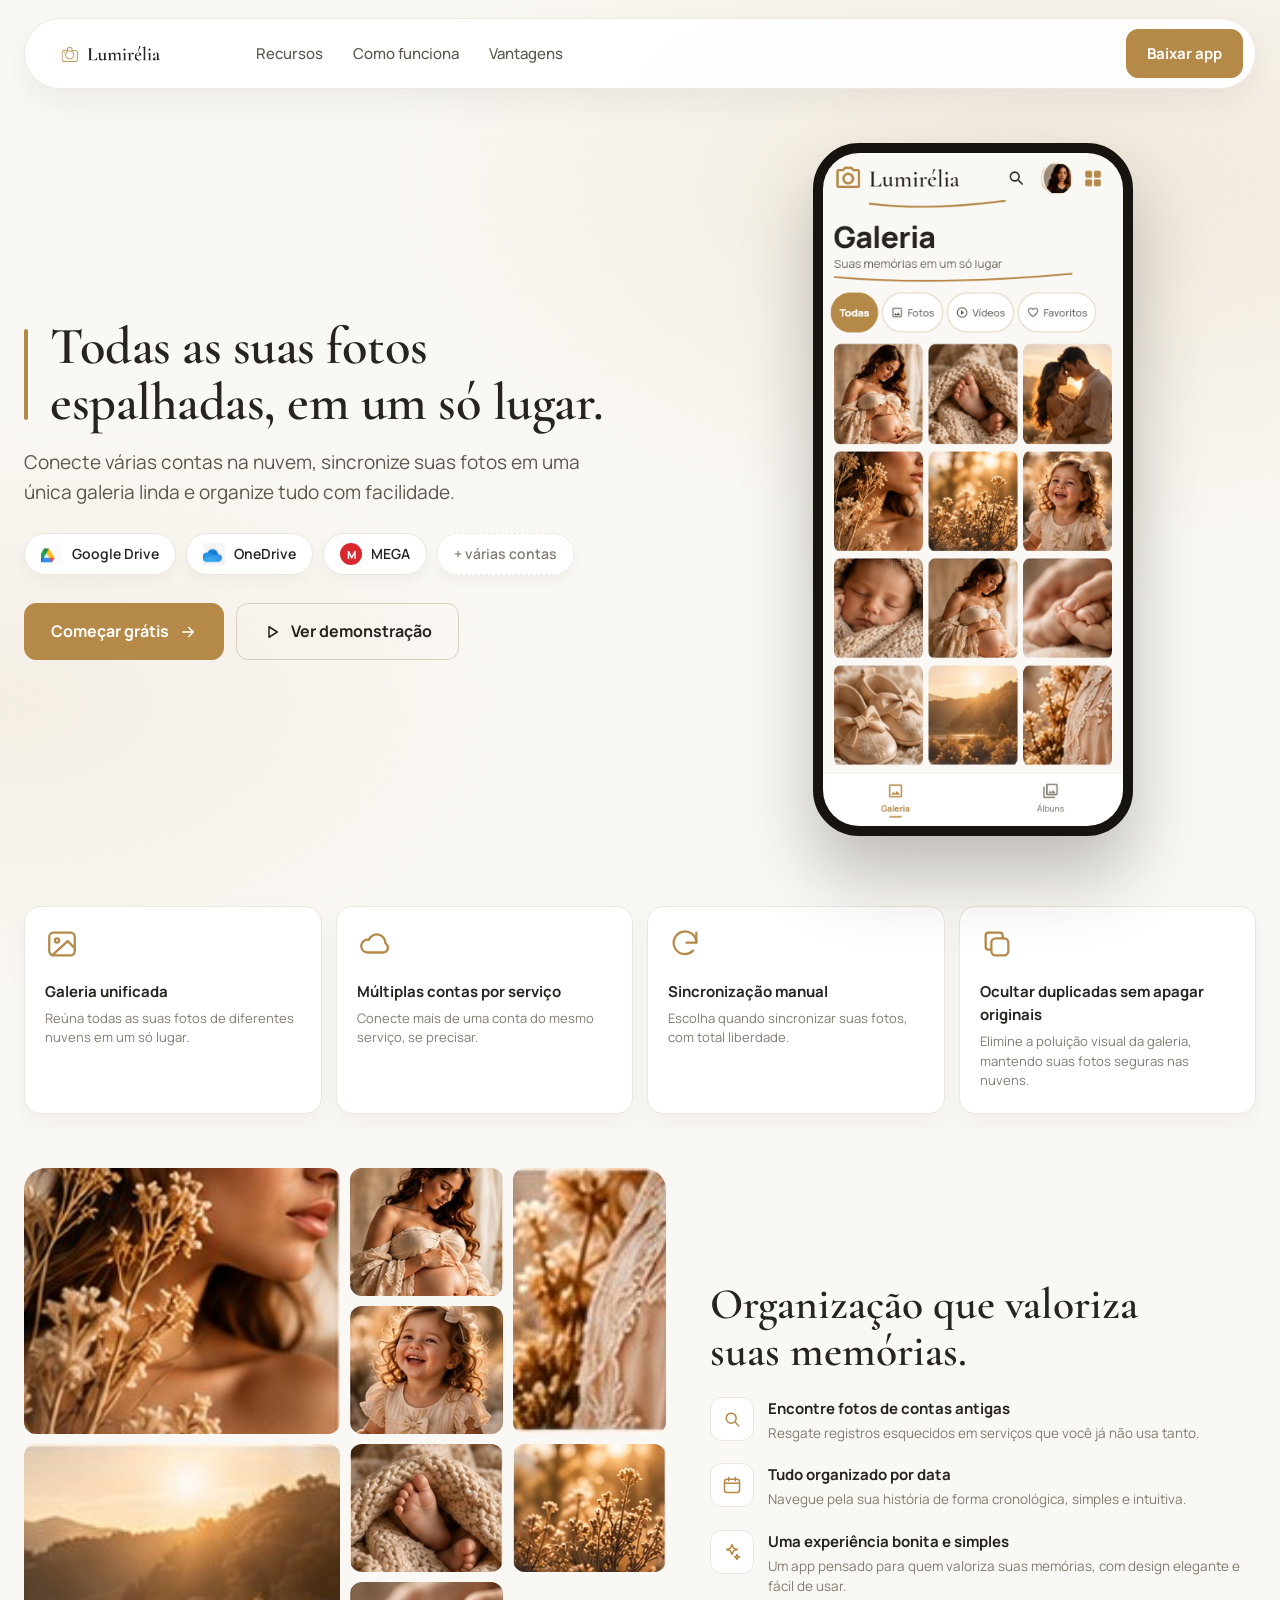
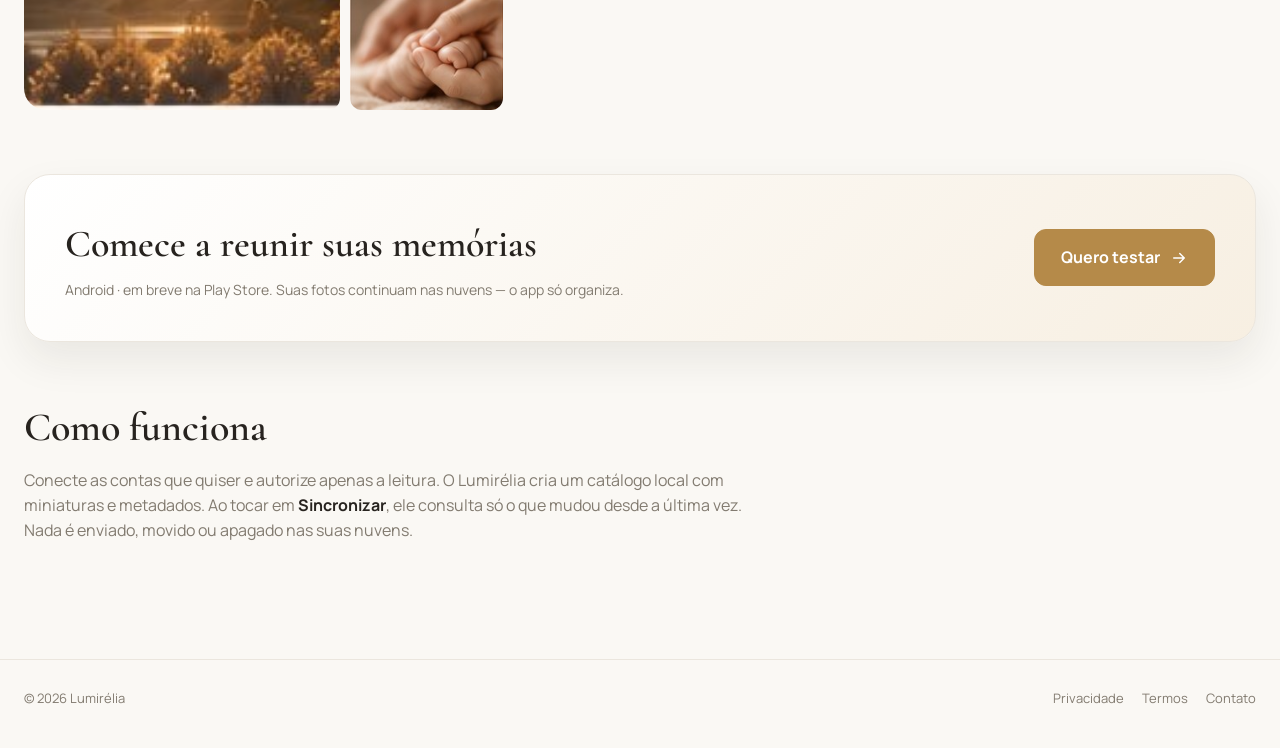
==== index.html @ 08df903c "Site institucional do Lumirélia" ====
<!DOCTYPE html>
<html lang="pt-BR">
<head>
  <meta charset="utf-8" />
  <meta name="viewport" content="width=device-width, initial-scale=1" />
  <title>Lumirélia — todas as suas fotos em um só lugar</title>
  <meta name="description" content="Conecte várias contas na nuvem, sincronize suas fotos em uma única galeria e oculte duplicadas sem apagar originais." />
  <link rel="icon" href="assets/logo-mark.png" />
  <link rel="stylesheet" href="styles.css" />
</head>
<body>
  <div class="nav-wrap">
    <div class="nav">
      <a class="brand" href="index.html" aria-label="Lumirélia">
        <img src="assets/logo-horizontal.png" alt="Lumirélia" />
      </a>
      <nav class="nav-links">
        <a href="#recursos">Recursos</a>
        <a href="#como-funciona">Como funciona</a>
        <a href="#vantagens">Vantagens</a>
      </nav>
      <div class="nav-cta">
        <a class="btn nav-btn" href="#download">Baixar app</a>
      </div>
    </div>
  </div>

  <main>
    <section class="hero">
      <div class="hero-copy">
        <h1>Todas as suas fotos espalhadas, em um só lugar.</h1>
        <p class="lead">Conecte várias contas na nuvem, sincronize suas fotos em uma única galeria linda e organize tudo com facilidade.</p>

        <div class="providers" aria-label="Provedores suportados">
          <span class="pill"><img src="assets/provider-google.png" alt="" />Google Drive</span>
          <span class="pill"><img src="assets/provider-onedrive.png" alt="" />OneDrive</span>
          <span class="pill"><span class="mega">M</span>MEGA</span>
          <span class="pill dashed">+ várias contas</span>
        </div>

        <div class="cta">
          <a class="btn" href="#download">
            Começar grátis
            <svg class="icon" viewBox="0 0 24 24" fill="none" stroke="currentColor" stroke-width="2" stroke-linecap="round" stroke-linejoin="round"><path d="M5 12h14M13 6l6 6-6 6"/></svg>
          </a>
          <a class="btn ghost" href="#vantagens">
            <svg class="icon" viewBox="0 0 24 24" fill="none" stroke="currentColor" stroke-width="2" stroke-linejoin="round"><path d="M8 5v14l11-7z"/></svg>
            Ver demonstração
          </a>
        </div>
      </div>

      <div class="hero-phone">
        <div class="phone">
          <img src="assets/app-screenshot.png" alt="Galeria do aplicativo Lumirélia" />
        </div>
      </div>
    </section>

    <section class="features" id="recursos">
      <article class="feature">
        <svg class="ico" viewBox="0 0 24 24" fill="none" stroke="currentColor" stroke-width="1.6" stroke-linecap="round" stroke-linejoin="round">
          <rect x="3" y="4" width="18" height="16" rx="3"/>
          <circle cx="8.5" cy="9.5" r="1.5"/>
          <path d="M21 15l-5-5L5 20"/>
        </svg>
        <h3>Galeria unificada</h3>
        <p>Reúna todas as suas fotos de diferentes nuvens em um só lugar.</p>
      </article>

      <article class="feature">
        <svg class="ico" viewBox="0 0 24 24" fill="none" stroke="currentColor" stroke-width="1.6" stroke-linecap="round" stroke-linejoin="round">
          <path d="M7.5 18a4.5 4.5 0 1 1 .9-8.9A6 6 0 0 1 20 11.5 3.5 3.5 0 0 1 19 18z"/>
        </svg>
        <h3>Múltiplas contas por serviço</h3>
        <p>Conecte mais de uma conta do mesmo serviço, se precisar.</p>
      </article>

      <article class="feature">
        <svg class="ico" viewBox="0 0 24 24" fill="none" stroke="currentColor" stroke-width="1.6" stroke-linecap="round" stroke-linejoin="round">
          <path d="M20 11a8 8 0 1 0-2.3 5.7"/>
          <path d="M20 4v7h-7"/>
        </svg>
        <h3>Sincronização manual</h3>
        <p>Escolha quando sincronizar suas fotos, com total liberdade.</p>
      </article>

      <article class="feature">
        <svg class="ico" viewBox="0 0 24 24" fill="none" stroke="currentColor" stroke-width="1.6" stroke-linecap="round" stroke-linejoin="round">
          <rect x="8" y="8" width="12" height="12" rx="3"/>
          <path d="M16 8V6a2 2 0 0 0-2-2H6a2 2 0 0 0-2 2v8a2 2 0 0 0 2 2h2"/>
        </svg>
        <h3>Ocultar duplicadas sem apagar originais</h3>
        <p>Elimine a poluição visual da galeria, mantendo suas fotos seguras nas nuvens.</p>
      </article>
    </section>

    <section class="showcase" id="vantagens">
      <div class="mosaic">
        <img class="wide" src="assets/photo_04.jpg" alt="Família ao ar livre" />
        <img src="assets/photo_01.jpg" alt="Ensaio de gestante" />
        <img class="tall" src="assets/photo_12.jpg" alt="Detalhe de renda" />
        <img src="assets/photo_06.jpg" alt="Criança sorrindo" />
        <img class="wide" src="assets/photo_11.jpg" alt="Pôr do sol no lago" />
        <img src="assets/photo_02.jpg" alt="Pés de bebê" />
        <img src="assets/photo_05.jpg" alt="Flores douradas" />
        <img src="assets/photo_09.jpg" alt="Pôr do sol" />
      </div>

      <div>
        <h2>Organização que valoriza suas memórias.</h2>
        <div class="org">
          <div class="org-item">
            <span class="ico">
              <svg viewBox="0 0 24 24" fill="none" stroke="currentColor" stroke-width="1.8" stroke-linecap="round">
                <circle cx="11" cy="11" r="6"/><path d="M20 20l-4-4"/>
              </svg>
            </span>
            <div>
              <h3>Encontre fotos de contas antigas</h3>
              <p>Resgate registros esquecidos em serviços que você já não usa tanto.</p>
            </div>
          </div>

          <div class="org-item">
            <span class="ico">
              <svg viewBox="0 0 24 24" fill="none" stroke="currentColor" stroke-width="1.8" stroke-linecap="round">
                <rect x="3" y="5" width="18" height="16" rx="3"/><path d="M8 3v4M16 3v4M3 10h18"/>
              </svg>
            </span>
            <div>
              <h3>Tudo organizado por data</h3>
              <p>Navegue pela sua história de forma cronológica, simples e intuitiva.</p>
            </div>
          </div>

          <div class="org-item">
            <span class="ico">
              <svg viewBox="0 0 24 24" fill="none" stroke="currentColor" stroke-width="1.8" stroke-linecap="round" stroke-linejoin="round">
                <path d="M12 3l1.9 4.6L18.5 9l-4.6 1.4L12 15l-1.9-4.6L5.5 9l4.6-1.4z"/>
                <path d="M18 15l.9 2.1L21 18l-2.1.9L18 21l-.9-2.1L15 18l2.1-.9z"/>
              </svg>
            </span>
            <div>
              <h3>Uma experiência bonita e simples</h3>
              <p>Um app pensado para quem valoriza suas memórias, com design elegante e fácil de usar.</p>
            </div>
          </div>
        </div>
      </div>
    </section>

    <section class="download" id="download">
      <div>
        <h2>Comece a reunir suas memórias</h2>
        <p>Android · em breve na Play Store. Suas fotos continuam nas nuvens — o app só organiza.</p>
      </div>
      <a class="btn" href="mailto:farmalefdias44@outlook.com?subject=Lumir%C3%A9lia%20-%20quero%20testar">
        Quero testar
        <svg class="icon" viewBox="0 0 24 24" fill="none" stroke="currentColor" stroke-width="2" stroke-linecap="round" stroke-linejoin="round"><path d="M5 12h14M13 6l6 6-6 6"/></svg>
      </a>
    </section>

    <section id="como-funciona" style="margin-top: 54px;">
      <h2 style="font-family:'Cormorant',Georgia,serif;font-weight:600;font-size:clamp(30px,3.4vw,40px);margin:0 0 10px;">Como funciona</h2>
      <p style="max-width:720px;color:var(--muted);margin:0;">
        Conecte as contas que quiser e autorize apenas a leitura. O Lumirélia cria um catálogo
        local com miniaturas e metadados. Ao tocar em <strong style="color:var(--ink)">Sincronizar</strong>,
        ele consulta só o que mudou desde a última vez. Nada é enviado, movido ou apagado nas suas nuvens.
      </p>
    </section>
  </main>

  <footer>
    <div class="footer-inner">
      <span>© 2026 Lumirélia</span>
      <div class="footer-links">
        <a href="privacidade.html">Privacidade</a>
        <a href="termos.html">Termos</a>
        <a href="mailto:farmalefdias44@outlook.com">Contato</a>
      </div>
    </div>
  </footer>
</body>
</html>
---- styles.css ----
@font-face {
  font-family: 'Cormorant';
  src: url('fonts/CormorantGaramond.ttf') format('truetype');
  font-weight: 300 700;
  font-display: swap;
}
@font-face {
  font-family: 'Manrope';
  src: url('fonts/Manrope.ttf') format('truetype');
  font-weight: 200 800;
  font-display: swap;
}

:root {
  --cream: #faf8f4;
  --cream-deep: #f3ece1;
  --gold: #b58a49;
  --gold-deep: #99702f;
  --gold-soft: #e9dcc6;
  --ink: #27231f;
  --ink-soft: #5e574e;
  --muted: #827b70;
  --line: #ebe6de;
  --surface: #ffffff;
  --shadow: 0 18px 40px rgba(39, 35, 31, 0.08);
}

* { box-sizing: border-box; }
html { scroll-behavior: smooth; }

body {
  margin: 0;
  background:
    radial-gradient(1200px 600px at 85% 8%, rgba(233, 220, 198, 0.55), transparent 60%),
    radial-gradient(900px 500px at 0% 30%, rgba(233, 220, 198, 0.35), transparent 60%),
    var(--cream);
  color: var(--ink);
  font-family: 'Manrope', -apple-system, 'Segoe UI', Roboto, Arial, sans-serif;
  line-height: 1.55;
  -webkit-font-smoothing: antialiased;
}

img { max-width: 100%; display: block; }
a { color: var(--gold-deep); }

/* ---------------------------------------------------------------- nav */

.nav-wrap {
  max-width: 1320px;
  margin: 18px auto 0;
  padding: 0 24px;
}

.nav {
  display: flex;
  align-items: center;
  gap: 28px;
  background: rgba(255, 255, 255, 0.92);
  border: 1px solid rgba(235, 230, 222, 0.9);
  border-radius: 999px;
  padding: 10px 12px 10px 24px;
  box-shadow: 0 14px 30px rgba(39, 35, 31, 0.06);
  backdrop-filter: blur(8px);
}

.brand { display: flex; align-items: center; }
.brand img { height: 46px; width: auto; }

.nav-links {
  display: flex;
  gap: 30px;
  margin-left: 26px;
}

.nav-links a {
  color: var(--ink-soft);
  text-decoration: none;
  font-size: 15px;
  font-weight: 500;
}

.nav-links a:hover { color: var(--gold-deep); }

.nav-cta { margin-left: auto; }

/* -------------------------------------------------------------- buttons */

.btn {
  display: inline-flex;
  align-items: center;
  justify-content: center;
  gap: 10px;
  background: var(--gold);
  color: #fff;
  text-decoration: none;
  font-weight: 700;
  font-size: 16px;
  padding: 15px 26px;
  border-radius: 12px;
  border: 1px solid var(--gold);
  transition: background 0.18s ease, transform 0.18s ease;
  cursor: pointer;
}

.btn:hover { background: var(--gold-deep); border-color: var(--gold-deep); }
.btn:active { transform: translateY(1px); }

.btn.nav-btn {
  padding: 12px 20px;
  font-size: 15px;
}

.btn.ghost {
  background: transparent;
  color: var(--ink);
  border: 1px solid #d9cfbe;
}

.btn.ghost:hover { background: #fff; }

.btn .icon { width: 18px; height: 18px; }

/* ---------------------------------------------------------------- hero */

main { max-width: 1320px; margin: 0 auto; padding: 0 24px 60px; }

.hero {
  display: grid;
  grid-template-columns: minmax(0, 1.05fr) minmax(0, 0.95fr);
  gap: 40px;
  align-items: center;
  padding: 54px 0 28px;
}

.hero-copy { max-width: 720px; }

.hero h1 {
  position: relative;
  font-family: 'Cormorant', Georgia, serif;
  font-weight: 600;
  font-size: clamp(38px, 4.1vw, 58px);
  line-height: 1.06;
  letter-spacing: -0.5px;
  margin: 0 0 18px;
  padding-left: 26px;
}

.hero h1::before {
  content: '';
  position: absolute;
  left: 0;
  top: 10px;
  bottom: 10px;
  width: 4px;
  border-radius: 4px;
  background: var(--gold);
}

.hero .lead {
  font-size: clamp(16px, 1.6vw, 19px);
  color: var(--ink-soft);
  max-width: 560px;
  margin: 0 0 26px;
}

.providers {
  display: flex;
  flex-wrap: wrap;
  gap: 10px;
  margin-bottom: 28px;
}

.pill {
  display: inline-flex;
  align-items: center;
  gap: 9px;
  background: #fff;
  border: 1px solid var(--line);
  border-radius: 999px;
  padding: 9px 16px;
  font-size: 14px;
  font-weight: 600;
  color: var(--ink);
  box-shadow: 0 6px 14px rgba(39, 35, 31, 0.04);
}

.pill img { width: 22px; height: 22px; }
.pill .mega {
  width: 22px; height: 22px; border-radius: 50%;
  background: #d9272e; color: #fff;
  display: grid; place-items: center;
  font-size: 11px; font-weight: 800;
}
.pill.dashed { color: var(--muted); border-style: dashed; }

.cta { display: flex; flex-wrap: wrap; gap: 12px; }

/* --------------------------------------------------------------- phone */

.hero-phone {
  display: flex;
  justify-content: center;
  position: relative;
}

.hero-phone::before {
  content: '';
  position: absolute;
  inset: 8% 4% 0 6%;
  background: radial-gradient(closest-side, rgba(181, 138, 73, 0.20), transparent 72%);
  filter: blur(6px);
  z-index: 0;
}

.phone {
  position: relative;
  z-index: 1;
  width: min(320px, 78vw);
  aspect-ratio: 390 / 844;
  border: 10px solid #17140f;
  border-radius: 46px;
  background: #17140f;
  box-shadow: 0 40px 70px rgba(39, 35, 31, 0.28);
  overflow: hidden;
}

.phone img { width: 100%; height: 100%; object-fit: cover; }

.phone::after {
  content: none;
}

/* ------------------------------------------------------------- features */

.features {
  display: grid;
  grid-template-columns: repeat(4, minmax(0, 1fr));
  gap: 14px;
  margin: 42px 0 8px;
}

.feature {
  background: #fff;
  border: 1px solid var(--line);
  border-radius: 16px;
  padding: 20px 20px 22px;
  box-shadow: 0 10px 24px rgba(39, 35, 31, 0.04);
}

.feature .ico {
  width: 34px; height: 34px;
  color: var(--gold);
  margin-bottom: 12px;
}

.feature h3 {
  margin: 0 0 6px;
  font-size: 15px;
  font-weight: 700;
}

.feature p {
  margin: 0;
  font-size: 13px;
  color: var(--muted);
  line-height: 1.5;
}

/* ------------------------------------------------------------- showcase */

.showcase {
  display: grid;
  grid-template-columns: minmax(0, 1.08fr) minmax(0, 0.92fr);
  gap: 44px;
  align-items: center;
  margin-top: 54px;
}

.mosaic {
  display: grid;
  grid-template-columns: repeat(4, 1fr);
  grid-auto-rows: 128px;
  gap: 10px;
  border-radius: 22px;
  overflow: hidden;
}

.mosaic img {
  width: 100%; height: 100%;
  object-fit: cover;
  border-radius: 12px;
}

.mosaic .wide { grid-column: span 2; grid-row: span 2; }
.mosaic .tall { grid-row: span 2; }

.showcase h2 {
  font-family: 'Cormorant', Georgia, serif;
  font-weight: 600;
  font-size: clamp(30px, 3.4vw, 44px);
  line-height: 1.08;
  margin: 0 0 22px;
  max-width: 460px;
}

.org { display: grid; gap: 20px; }

.org-item { display: grid; grid-template-columns: 44px 1fr; gap: 14px; }

.org-item .ico {
  width: 44px; height: 44px;
  border-radius: 12px;
  border: 1px solid var(--line);
  background: #fff;
  color: var(--gold);
  display: grid;
  place-items: center;
}

.org-item .ico svg { width: 20px; height: 20px; }

.org-item h3 { margin: 0 0 3px; font-size: 15px; font-weight: 700; }
.org-item p { margin: 0; font-size: 13.5px; color: var(--muted); line-height: 1.5; }

/* -------------------------------------------------------------- download */

.download {
  margin-top: 64px;
  background: linear-gradient(135deg, #fff, #f7efe2);
  border: 1px solid var(--line);
  border-radius: 26px;
  padding: 40px;
  display: flex;
  flex-wrap: wrap;
  align-items: center;
  gap: 24px;
  justify-content: space-between;
  box-shadow: var(--shadow);
}

.download h2 {
  font-family: 'Cormorant', Georgia, serif;
  font-weight: 600;
  font-size: clamp(28px, 3vw, 38px);
  margin: 0 0 6px;
}

.download p { margin: 0; color: var(--muted); font-size: 14px; }

/* ---------------------------------------------------------------- footer */

footer {
  border-top: 1px solid var(--line);
  margin-top: 56px;
  padding: 28px 24px 40px;
}

.footer-inner {
  max-width: 1320px;
  margin: 0 auto;
  display: flex;
  flex-wrap: wrap;
  gap: 14px 24px;
  align-items: center;
  justify-content: space-between;
  color: var(--muted);
  font-size: 13px;
}

.footer-inner a { color: var(--muted); text-decoration: none; }
.footer-inner a:hover { color: var(--gold-deep); }
.footer-links { display: flex; gap: 18px; flex-wrap: wrap; }

/* ------------------------------------------------------------- article */

.article {
  max-width: 760px;
  margin: 0 auto;
  padding: 48px 24px 20px;
}

.article h1 {
  font-family: 'Cormorant', Georgia, serif;
  font-size: clamp(34px, 5vw, 48px);
  font-weight: 600;
  line-height: 1.08;
  margin: 0 0 8px;
}

.article h2 {
  font-family: 'Cormorant', Georgia, serif;
  font-size: 26px;
  font-weight: 600;
  margin: 34px 0 10px;
}

.article p, .article li { color: var(--ink-soft); font-size: 15.5px; }
.article .small { color: var(--muted); font-size: 13px; }
.article code {
  background: #f3ece1;
  border-radius: 6px;
  padding: 1px 6px;
  font-size: 13px;
}

/* ------------------------------------------------------------ responsive */

@media (max-width: 1080px) {
  .features { grid-template-columns: repeat(2, minmax(0, 1fr)); }
  .showcase { grid-template-columns: 1fr; gap: 30px; }
  .showcase h2 { max-width: none; }
}

@media (max-width: 860px) {
  .nav-links { display: none; }
  .nav { padding-left: 18px; }
  .brand img { height: 34px; }
  .hero { grid-template-columns: 1fr; padding-top: 34px; gap: 28px; }
  .hero-phone { order: -1; }
  .hero h1 { font-size: clamp(38px, 9vw, 56px); }
  .phone { width: min(290px, 70vw); }
  .mosaic { grid-auto-rows: 100px; }
  .download { padding: 28px; }
}

@media (max-width: 560px) {
  .features { grid-template-columns: 1fr; }
  .nav-cta { display: none; }
  .mosaic { grid-auto-rows: 86px; }
  .hero-copy { max-width: none; }
  main { padding: 0 18px 40px; }
}
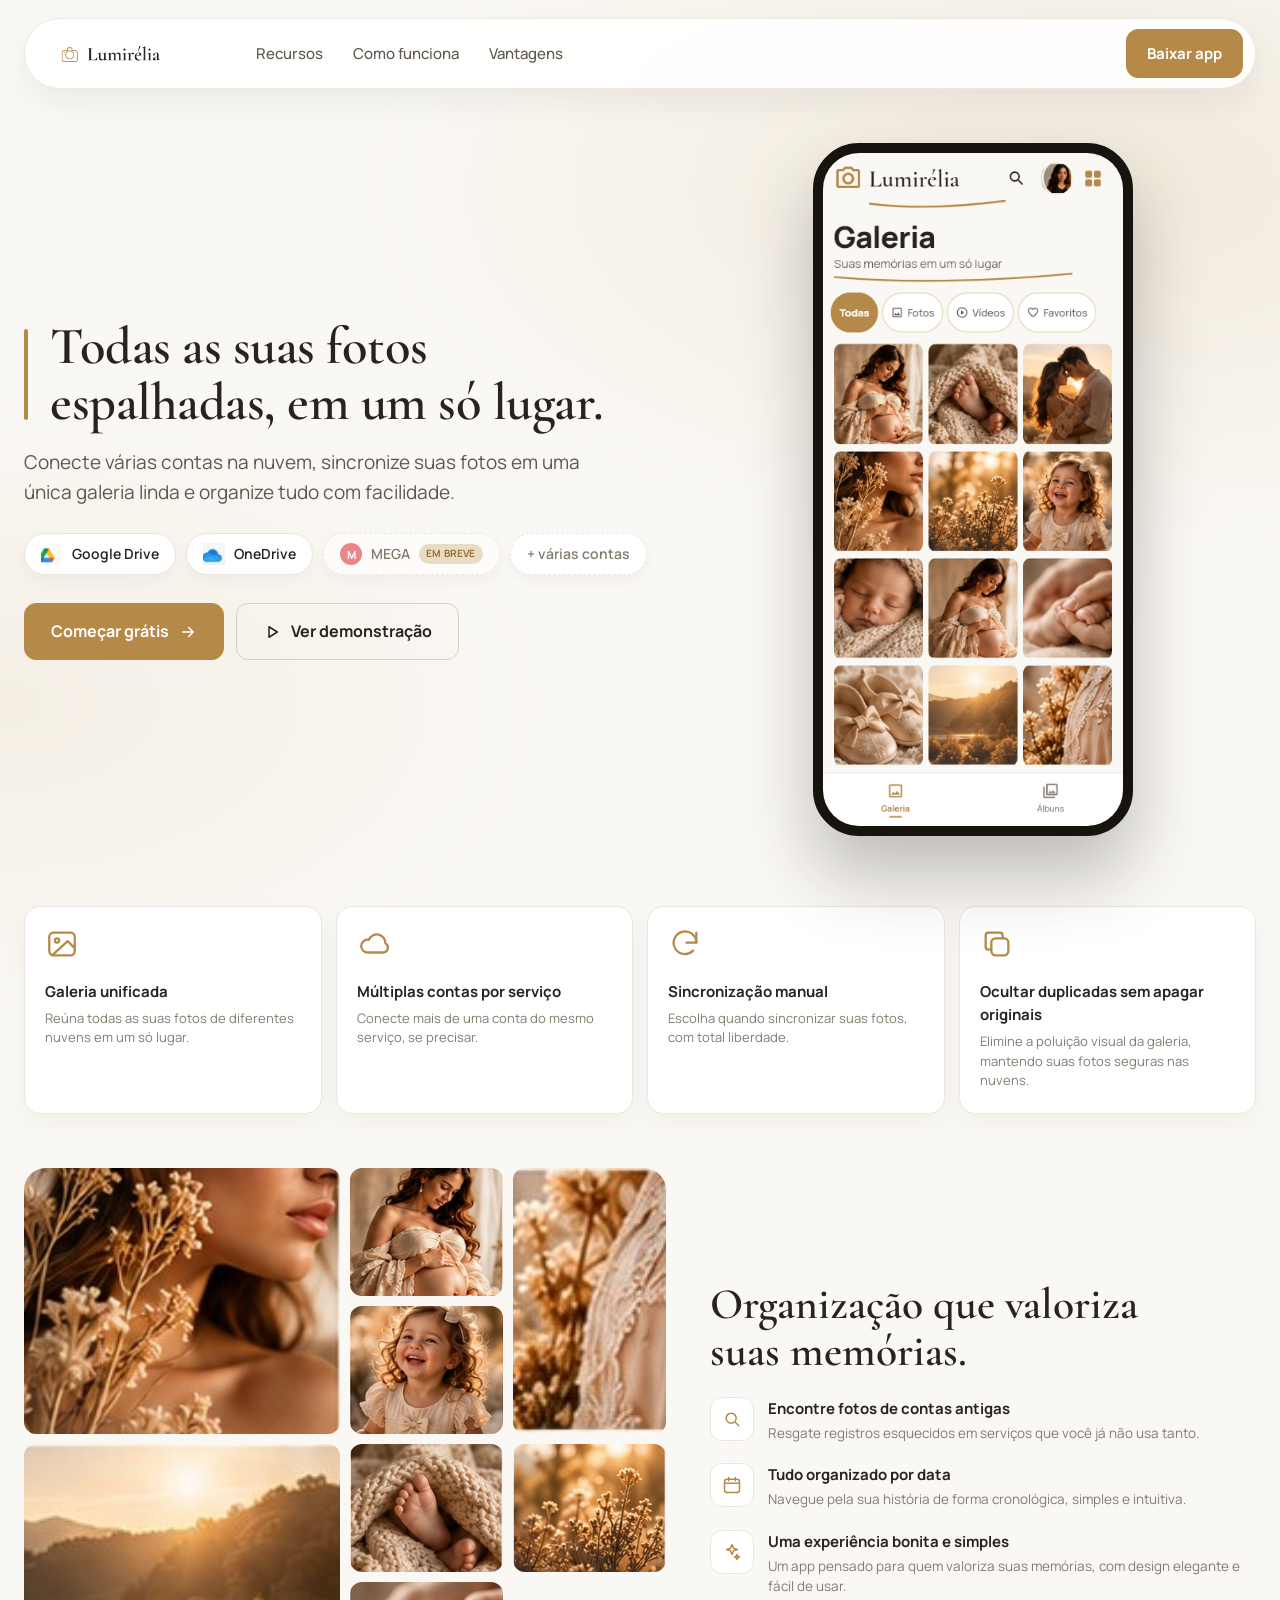
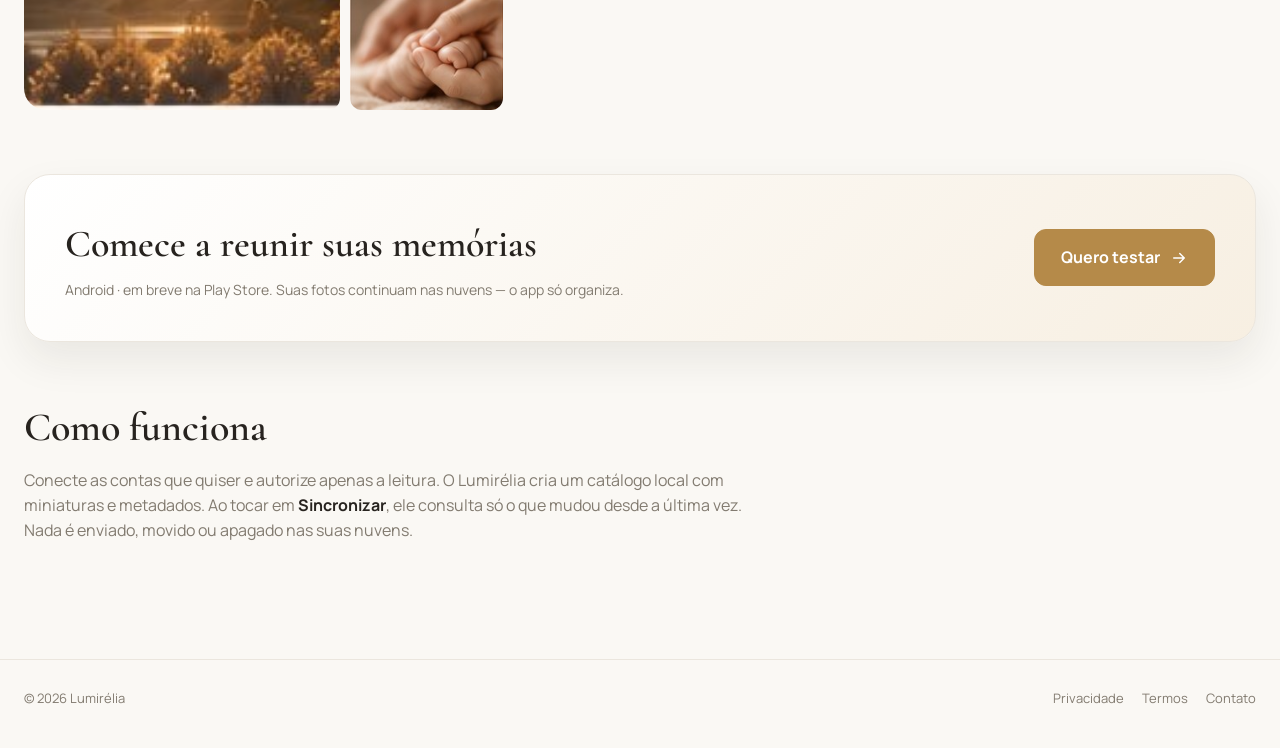
==== commit b5637ad4: "Marca MEGA como em breve" ====
--- a/index.html
+++ b/index.html
@@ -34,7 +34,7 @@
         <div class="providers" aria-label="Provedores suportados">
           <span class="pill"><img src="assets/provider-google.png" alt="" />Google Drive</span>
           <span class="pill"><img src="assets/provider-onedrive.png" alt="" />OneDrive</span>
-          <span class="pill"><span class="mega">M</span>MEGA</span>
+          <span class="pill soon"><span class="mega">M</span>MEGA <small>em breve</small></span>
           <span class="pill dashed">+ várias contas</span>
         </div>
 
--- a/styles.css
+++ b/styles.css
@@ -430,3 +430,22 @@
   .hero-copy { max-width: none; }
   main { padding: 0 18px 40px; }
 }
+
+
+/* provedores ainda não disponíveis */
+.pill.soon {
+  color: var(--muted);
+  background: rgba(255, 255, 255, 0.6);
+  border-style: dashed;
+}
+.pill.soon .mega { opacity: 0.55; }
+.pill.soon small {
+  font-size: 10px;
+  font-weight: 700;
+  letter-spacing: 0.2px;
+  text-transform: uppercase;
+  color: var(--gold-deep);
+  background: var(--gold-soft);
+  border-radius: 999px;
+  padding: 2px 7px;
+}
